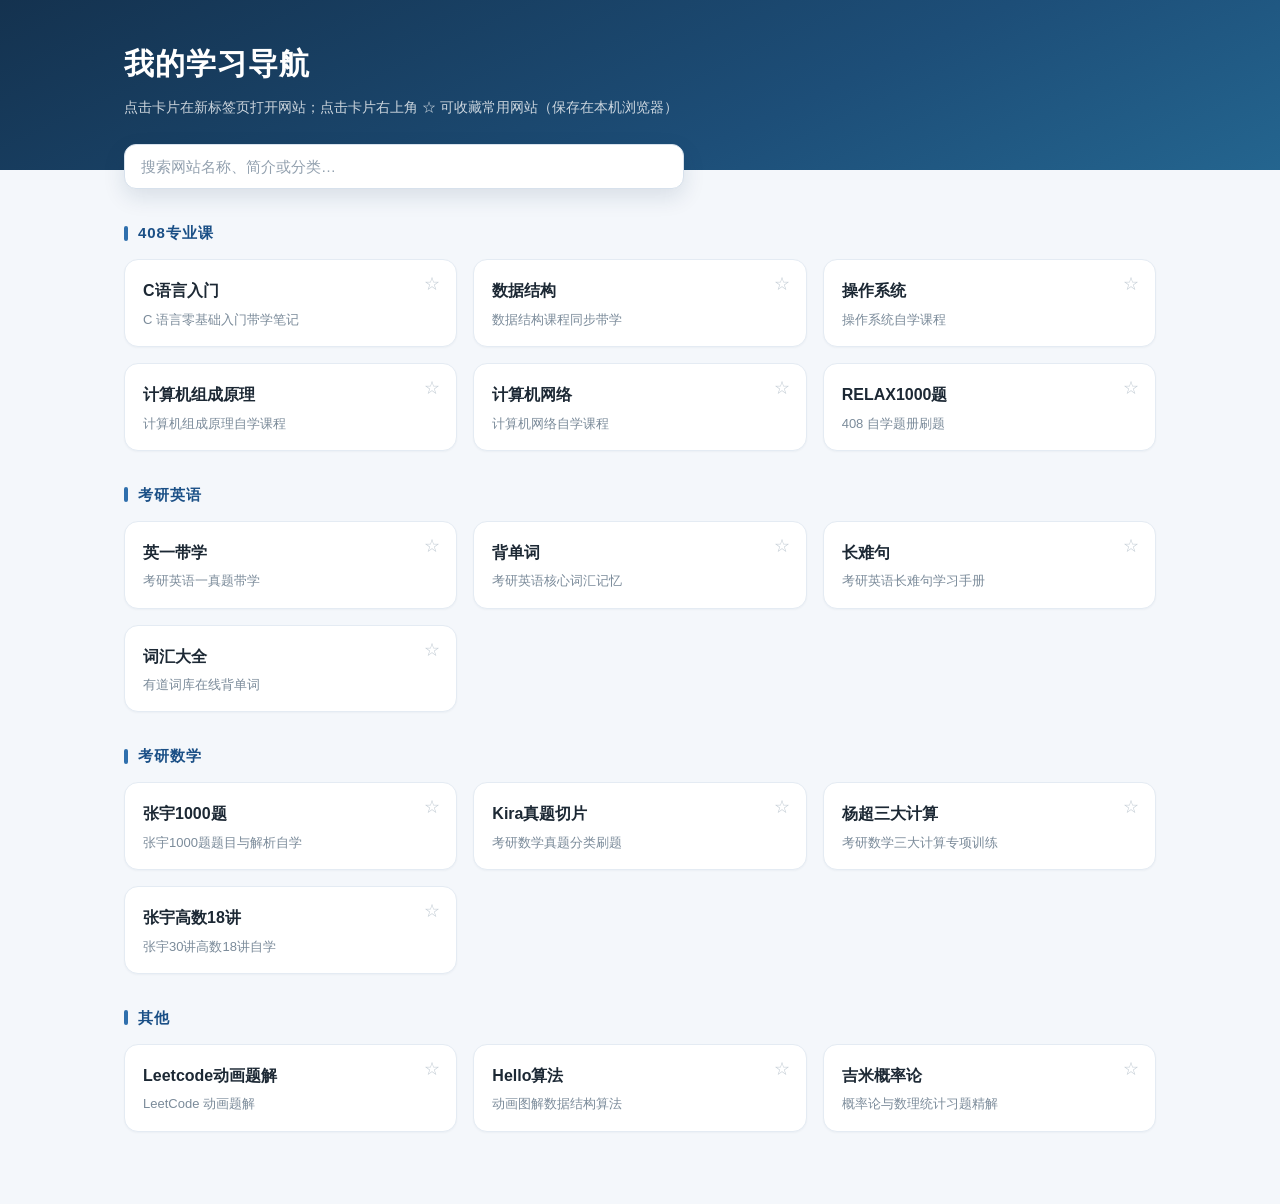
==== index.html @ 8d563e40 "add gailv-tiku" ====
<!DOCTYPE html>
<html lang="zh-CN">
<head>
<meta charset="UTF-8">
<meta name="viewport" content="width=device-width, initial-scale=1.0">
<title>我的学习导航</title>
<style>
/* ==================================================
   --- 样式区域 ---
   想调整外观：直接改下面对应的颜色/数值，保存后刷新即生效
   nav-visual-20260923
   ================================================== */
* { margin: 0; padding: 0; box-sizing: border-box; }

body {
  min-height: 100vh;
  background: #f4f7fb;          /* 页面背景 */
  color: #1c2834;               /* 主文字颜色 */
  font-family: -apple-system, "PingFang SC", "Microsoft YaHei", "Segoe UI", sans-serif;
  line-height: 1.6;
}

/* 内容区宽 1032px，两侧至少 24px；标题带单独铺满视口 */
.wrap { width: 100%; margin: 0; padding: 0 0 72px; }

/* 顶部标题带 */
header {
  margin: 0;
  padding: 40px max(24px, calc((100% - 1032px) / 2)) 52px;
  background: linear-gradient(155deg, #14324f 0%, #1d4e78 62%, #24658f 100%);
}
header h1 {
  font-size: 30px;
  font-weight: 700;
  letter-spacing: 0.03em;
  color: #fff;
}
header .sub {
  max-width: 46em;
  margin-top: 8px;
  color: rgba(255, 255, 255, 0.78);
  font-size: 14px;
}

/* 搜索框：压在标题带下沿，与卡片左缘对齐 */
#search {
  position: relative;
  z-index: 1;
  display: block;
  width: min(560px, calc(100% - 48px));
  margin: -26px 0 6px max(24px, calc((100% - 1032px) / 2));
  padding: 13px 16px;
  font-size: 15px;
  color: #1c2834;
  background: #fff;
  border: 1px solid #d7e1ec;
  border-radius: 12px;
  outline: none;
  box-shadow: 0 8px 22px rgba(20, 50, 79, 0.12);
}
#search::placeholder { color: #93a1af; }
#search:focus {
  border-color: #2f6fad;
  box-shadow: 0 0 0 4px rgba(47, 111, 173, 0.16), 0 8px 22px rgba(20, 50, 79, 0.1);
}

/* 分类标题 */
.cat-title {
  display: flex;
  align-items: center;
  gap: 10px;
  margin: 32px 0 14px;
  padding: 0;
  border: 0;
  color: #1a4f86;
  font-size: 15px;
  font-weight: 700;
  letter-spacing: 0.06em;
}
.cat-title::before {
  content: "";
  width: 4px;
  height: 15px;
  border-radius: 4px;
  background: #2f6fad;
}

/* 卡片网格：电脑3列 / 平板2列 / 手机1列 */
#main {
  width: min(1032px, calc(100% - 48px));
  margin: 0 auto;
}
.grid { display: grid; grid-template-columns: repeat(3, 1fr); gap: 16px; }
@media (max-width: 900px) { .grid { grid-template-columns: repeat(2, 1fr); } }
@media (max-width: 600px) {
  header { padding-top: 28px; padding-bottom: 46px; }
  header h1 { font-size: 26px; }
  .wrap { padding-bottom: 56px; }
  .grid { grid-template-columns: 1fr; }
}

/* 网站卡片：悬停轻微上浮 + 阴影加深 */
.card {
  position: relative;
  display: block;
  padding: 18px 18px 16px;
  background: #fff;
  border: 1px solid #e4ebf3;
  border-radius: 14px;
  color: #1c2834;
  text-decoration: none;
  box-shadow: 0 1px 2px rgba(20, 50, 79, 0.04);
  transition: transform .18s ease, box-shadow .18s ease, border-color .18s ease;
}
.card:hover {
  transform: translateY(-3px);
  border-color: #c5d8ec;
  box-shadow: 0 12px 28px rgba(20, 50, 79, 0.08);
}
.card:focus-visible { outline: 2px solid #2f6fad; outline-offset: 3px; }
.card .name { font-weight: 700; font-size: 16px; padding-right: 28px; }
.card .desc { color: #7b8b9a; font-size: 13px; line-height: 1.55; margin-top: 6px; }

/* 收藏星标（卡片右上角） */
.star {
  position: absolute;
  top: 10px;
  right: 10px;
  width: 28px;
  height: 28px;
  display: grid;
  place-items: center;
  border-radius: 8px;
  font-size: 16px;
  line-height: 1;
  color: #c5ced6;
  cursor: pointer;
  user-select: none;
}
.star:hover { color: #d99a08; background: #fff8e8; }
.star.on { color: #e0a106; }
.star:focus-visible { outline: 2px solid #e0a106; outline-offset: 1px; }

/* 搜索无结果提示 */
.empty { color: #7b8b9a; text-align: center; padding: 64px 0; font-size: 14px; }
</style>
</head>
<body>
<div class="wrap">
  <header>
    <h1>我的学习导航</h1>
    <p class="sub">点击卡片在新标签页打开网站；点击卡片右上角 ☆ 可收藏常用网站（保存在本机浏览器）</p>
  </header>
  <input id="search" type="search" placeholder="搜索网站名称、简介或分类…" aria-label="搜索网站">
  <main id="main"></main>
</div>

<script>
/* ==================================================
   --- 网站数据区【在此增删网站】 ---

   ★ 新增网站操作方法：
     复制下面任意一行对象，粘贴到列表末尾，改掉 4 项内容：
     { name: "网站名称", url: "完整链接", desc: "一句话简介", category: "所属分类" }
     注意：上一行行末要保留英文逗号。

   ★ 修改分类方法：
     1) 改某网站的分类 → 直接改该行的 category 值（写一个新分类名会自动生成新分组）
     2) 调整分组显示顺序 → 修改下面 CAT_ORDER 里文字的先后顺序

   ★ 删除网站 → 整行删掉即可，其余不用动。
   ※ 注意：各行的 url 不要重复，否则收藏状态会互相影响。
   ================================================== */
const SITES = [
  { name: "C语言入门", url: "https://jlshdsdk.github.io/ds-c-notes/#ch1-s1", desc: "C 语言零基础入门带学笔记", category: "408专业课" },
  { name: "数据结构", url: "https://jlshdsdk.github.io/data-structure-site/", desc: "数据结构课程同步带学", category: "408专业课" },
  { name: "操作系统", url: "https://jlshdsdk.github.io/kaoyan-408-os/", desc: "操作系统自学课程", category: "408专业课" },
  { name: "计算机组成原理", url: "https://jlshdsdk.github.io/kaoyan-408-coa/", desc: "计算机组成原理自学课程", category: "408专业课" },
  { name: "计算机网络", url: "https://jlshdsdk.github.io/kaoyan-408-networks/", desc: "计算机网络自学课程", category: "408专业课" },
  { name: "RELAX1000题", url: "https://jlshdsdk.github.io/relax-1000/", desc: "408 自学题册刷题", category: "408专业课" },
  { name: "英一带学", url: "https://jlshdsdk.github.io/kaoyan-english1/", desc: "考研英语一真题带学", category: "考研英语" },
  { name: "背单词", url: "https://jlshdsdk.github.io/kaoyan-vocab5/", desc: "考研英语核心词汇记忆", category: "考研英语" },
  { name: "长难句", url: "https://jlshdsdk.github.io/english-sentences/", desc: "考研英语长难句学习手册", category: "考研英语" },
  { name: "词汇大全", url: "https://jlshdsdk.github.io/dict/", desc: "有道词库在线背单词", category: "考研英语" },
  { name: "张宇1000题", url: "https://jlshdsdk.github.io/zhangyu-1000t/", desc: "张宇1000题题目与解析自学", category: "考研数学" },
  { name: "Kira真题切片", url: "https://jlshdsdk.github.io/kira-past-papers/", desc: "考研数学真题分类刷题", category: "考研数学" },
  { name: "杨超三大计算", url: "https://jlshdsdk.github.io/sanda-jisuan/", desc: "考研数学三大计算专项训练", category: "考研数学" },
  { name: "张宇高数18讲", url: "https://jlshdsdk.github.io/zhangyu-30jiang-selfstudy/", desc: "张宇30讲高数18讲自学", category: "考研数学" },
  { name: "Leetcode动画题解", url: "https://jlshdsdk.github.io/LeetCodeAnimation/", desc: "LeetCode 动画题解", category: "其他" },
  { name: "Hello算法", url: "https://jlshdsdk.github.io/hello-algo/", desc: "动画图解数据结构算法", category: "其他" },
  { name: "吉米概率论", url: "https://jlshdsdk.github.io/gailv-tiku/", desc: "概率论与数理统计习题精解", category: "其他" },
  /* ↑ 在这行上面复制粘贴新网站 */
];

/* 分类显示顺序（不在列表里的新分类会自动排在最后显示） */
const CAT_ORDER = ["408专业课", "考研英语", "考研数学"];

/* ==================================================
   --- 交互逻辑 ---（下面的代码日常维护无需改动）
   ================================================== */
const KEY = "learnNavFavs";   /* 收藏数据在浏览器 localStorage 里的键名 */
const $ = s => document.querySelector(s);
const esc = t => String(t).replace(/[&<>"]/g, c => ({ "&": "&amp;", "<": "&lt;", ">": "&gt;", '"': "&quot;" }[c]));
const getFavs = () => { try { const v = JSON.parse(localStorage.getItem(KEY)); return Array.isArray(v) ? v : []; } catch (e) { return []; } };

/* 收藏 / 取消收藏 */
function toggleFav(url) {
  const f = getFavs(), i = f.indexOf(url);
  if (i > -1) { f.splice(i, 1); } else { f.push(url); }
  try { localStorage.setItem(KEY, JSON.stringify(f)); } catch (e) { /* 存储被禁用时静默降级，不影响浏览 */ }
}

/* 生成一张卡片 */
function cardHTML(s, fav) {
  return '<a class="card" href="' + esc(s.url) + '" target="_blank" rel="noopener noreferrer">'
    + '<span class="star' + (fav ? " on" : "") + '" role="button" tabindex="0" data-url="' + esc(s.url) + '" title="收藏 / 取消收藏">' + (fav ? "★" : "☆") + '</span>'
    + '<div class="name">' + esc(s.name || "") + '</div>'
    + '<div class="desc">' + esc(s.desc || "") + '</div></a>';
}

/* 渲染整页：常用收藏置顶，其余按分类分组 */
function render() {
  const q = $("#search").value.trim().toLowerCase();
  const favs = getFavs();
  const hit = s => !q || (s.name + " " + s.desc + " " + s.category).toLowerCase().indexOf(q) > -1;

  let html = "";

  /* 顶部「常用收藏」区 */
  const favList = SITES.filter(s => favs.indexOf(s.url) > -1 && hit(s));
  if (favList.length) {
    html += '<h2 class="cat-title">常用收藏</h2><div class="grid">'
          + favList.map(s => cardHTML(s, true)).join("") + '</div>';
  }

  /* 其余网站按分类分组（已收藏的只在顶部展示，不重复显示） */
  const groups = [];
  CAT_ORDER.forEach(c => groups.push([c, []]));
  SITES.forEach(s => {
    if (!hit(s) || favs.indexOf(s.url) > -1) return;
    let g = null;
    for (const x of groups) { if (x[0] === s.category) { g = x; break; } }
    if (!g) { g = [s.category, []]; groups.push(g); }
    g[1].push(s);
  });
  groups.forEach(g => {
    if (g[1].length) {
      html += '<h2 class="cat-title">' + esc(g[0]) + '</h2><div class="grid">'
            + g[1].map(s => cardHTML(s, false)).join("") + '</div>';
    }
  });

  $("#main").innerHTML = html || '<p class="empty">没有找到匹配的网站，换个关键词试试</p>';
}

/* 点击星标：切换收藏（阻止卡片跳转；支持键盘 Tab + 回车） */
document.addEventListener("click", onStar);
document.addEventListener("keydown", onStar);
function onStar(e) {
  const st = e.target.closest(".star");
  if (!st || (e.type === "keydown" && e.key !== "Enter")) return;
  e.preventDefault();
  toggleFav(st.getAttribute("data-url"));
  render();
}

/* 搜索：输入即时筛选 */
$("#search").addEventListener("input", render);

render();
</script>

<!--
【维护速查】完整零基础教程见仓库 README.md
【增删网站】记事本打开本文件，搜「网站数据区」：
  新增 = 复制一行改4项（category 写新名字会自动建新分组；上一行末尾英文逗号别丢）
  删除 = 删整行；修改 = 直接改那行文字
  保存后到 GitHub 仓库页 Add file → Upload files 覆盖上传 index.html，约 1 分钟生效
【重新部署】新建 Public 仓库并上传本文件，Settings → Pages →
  Branch 选 main 与 /(root) 保存，即得 https://用户名.github.io/仓库名/
字段含义：name=卡片标题 url=链接 desc=简介 category=分组名
收藏保存在各设备浏览器本地，换设备需重新点 ☆
-->
</body>
</html>
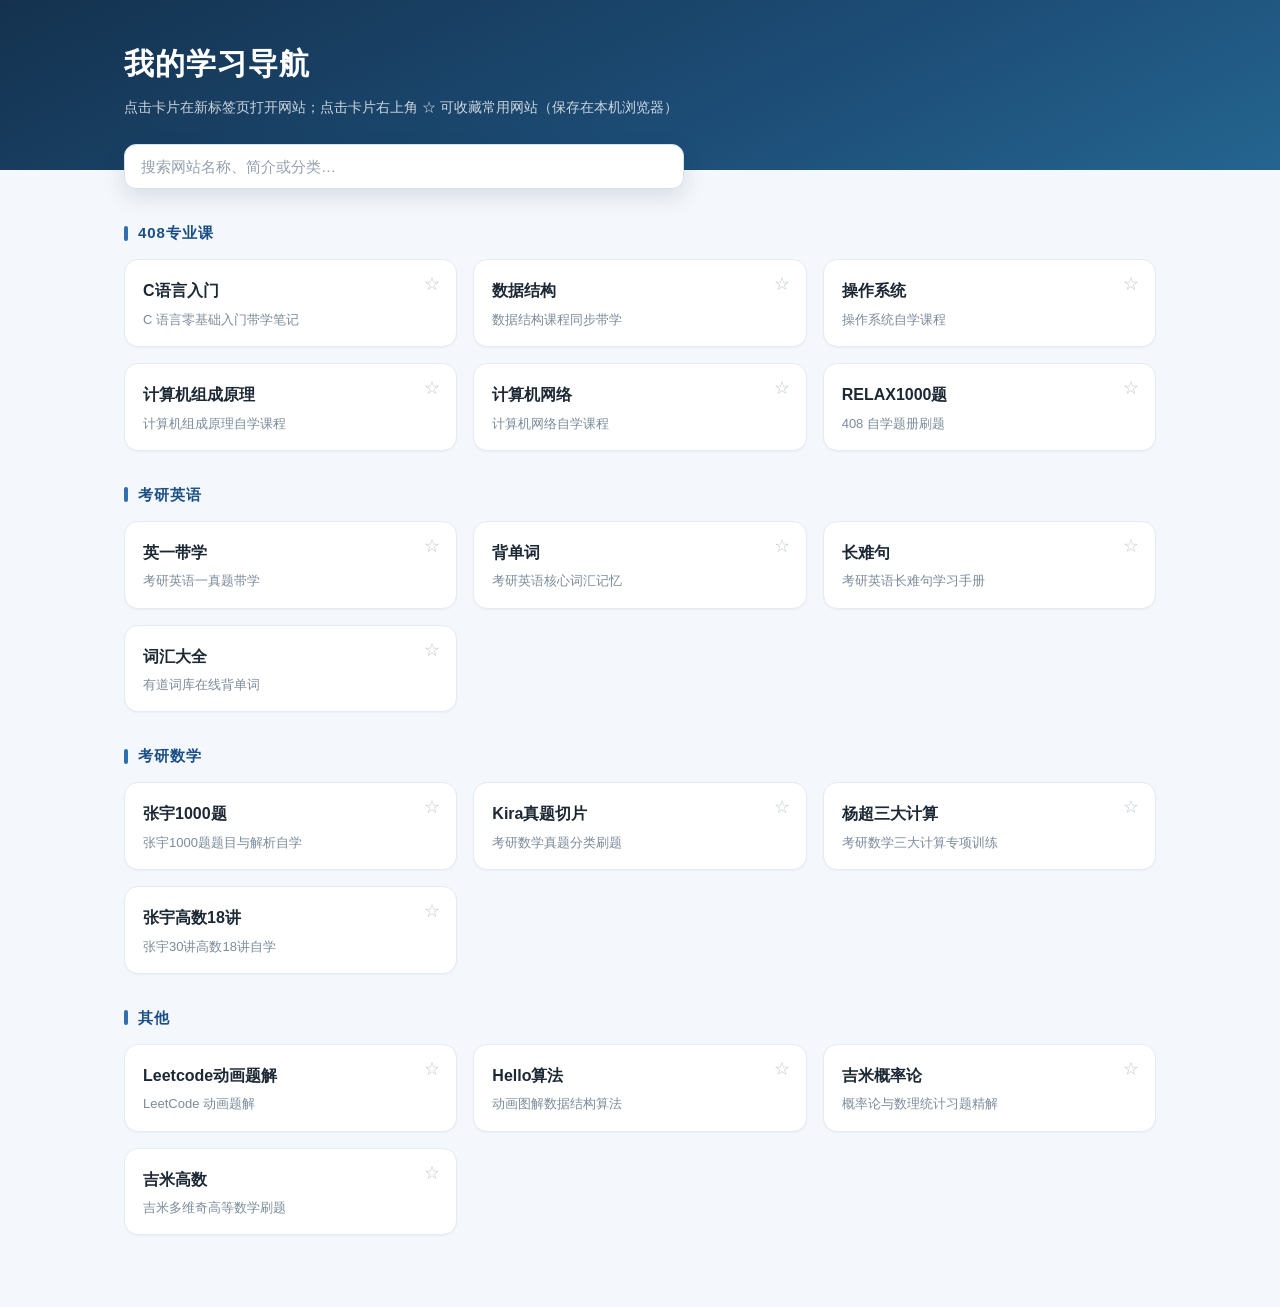
==== commit d199249c: "add jimibook" ====
--- a/index.html
+++ b/index.html
@@ -189,6 +189,7 @@
   { name: "Leetcode动画题解", url: "https://jlshdsdk.github.io/LeetCodeAnimation/", desc: "LeetCode 动画题解", category: "其他" },
   { name: "Hello算法", url: "https://jlshdsdk.github.io/hello-algo/", desc: "动画图解数据结构算法", category: "其他" },
   { name: "吉米概率论", url: "https://jlshdsdk.github.io/gailv-tiku/", desc: "概率论与数理统计习题精解", category: "其他" },
+  { name: "吉米高数", url: "https://jlshdsdk.github.io/jimibook/", desc: "吉米多维奇高等数学刷题", category: "其他" },
   /* ↑ 在这行上面复制粘贴新网站 */
 ];
 
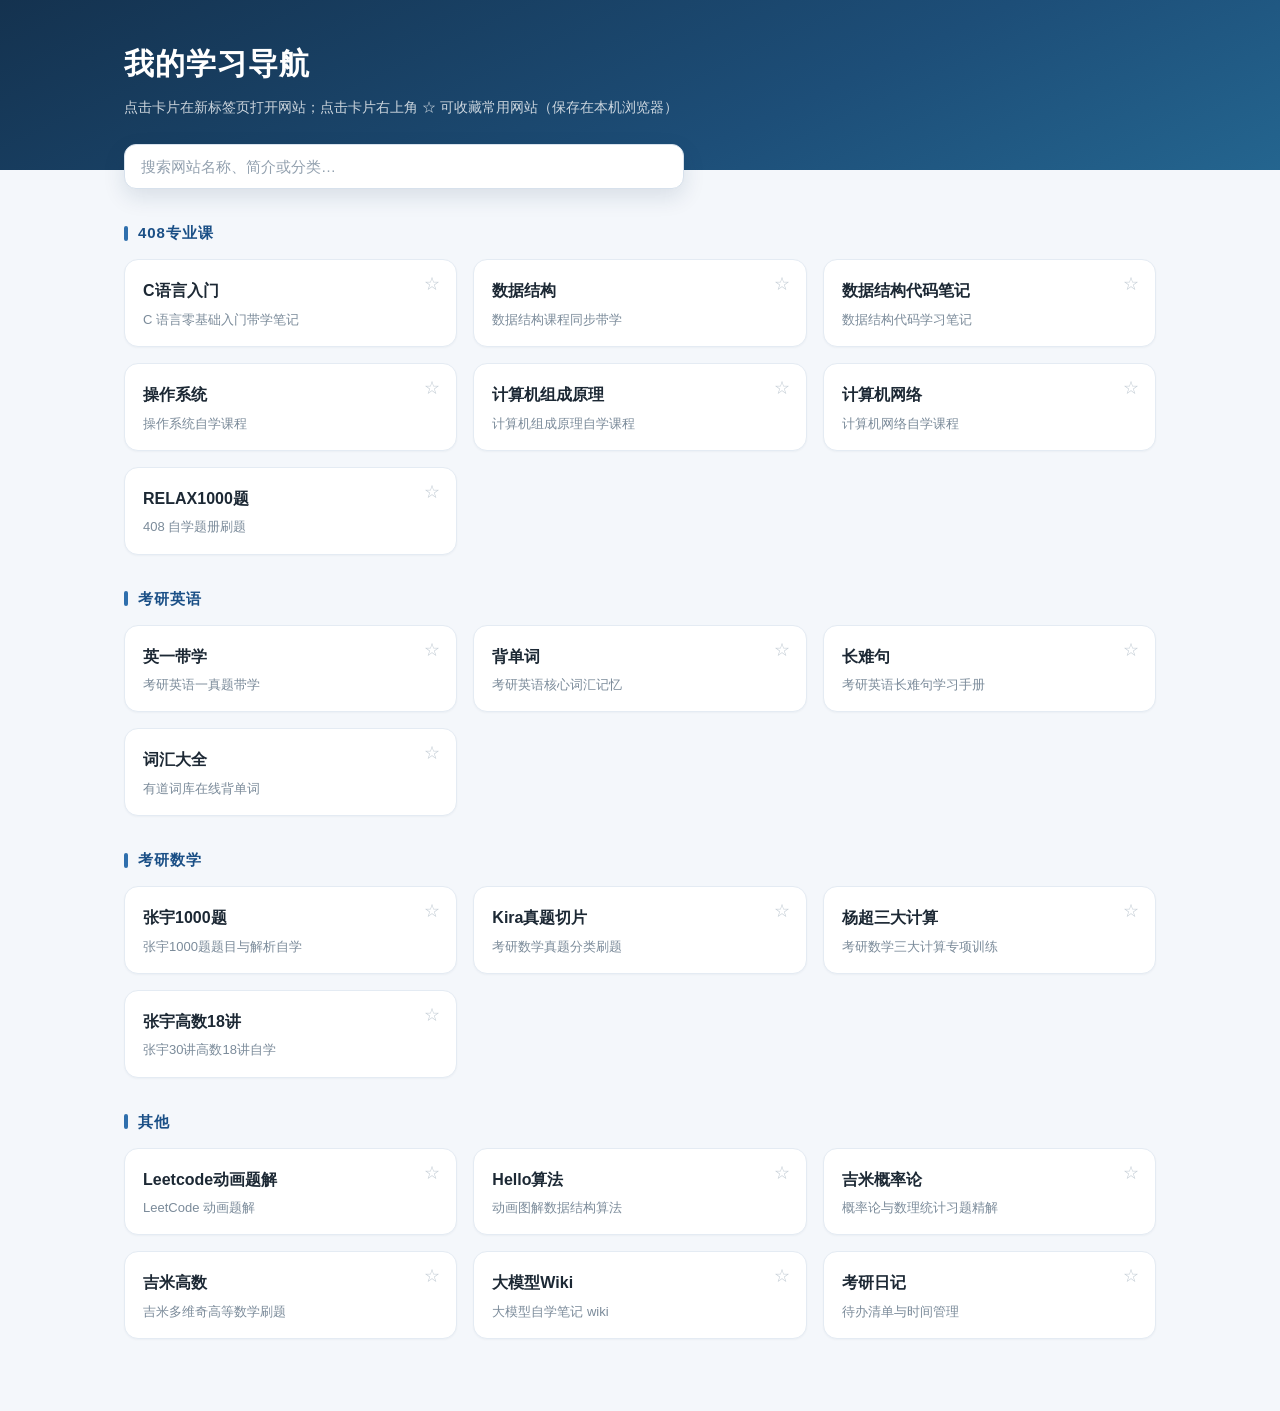
==== commit 579223e3: "restore missing entries (ds-code-notes, my-wiki, super-productivity)" ====
--- a/index.html
+++ b/index.html
@@ -174,6 +174,7 @@
 const SITES = [
   { name: "C语言入门", url: "https://jlshdsdk.github.io/ds-c-notes/#ch1-s1", desc: "C 语言零基础入门带学笔记", category: "408专业课" },
   { name: "数据结构", url: "https://jlshdsdk.github.io/data-structure-site/", desc: "数据结构课程同步带学", category: "408专业课" },
+  { name: "数据结构代码笔记", url: "https://jlshdsdk.github.io/ds-code-notes/", desc: "数据结构代码学习笔记", category: "408专业课" },
   { name: "操作系统", url: "https://jlshdsdk.github.io/kaoyan-408-os/", desc: "操作系统自学课程", category: "408专业课" },
   { name: "计算机组成原理", url: "https://jlshdsdk.github.io/kaoyan-408-coa/", desc: "计算机组成原理自学课程", category: "408专业课" },
   { name: "计算机网络", url: "https://jlshdsdk.github.io/kaoyan-408-networks/", desc: "计算机网络自学课程", category: "408专业课" },
@@ -190,6 +191,8 @@
   { name: "Hello算法", url: "https://jlshdsdk.github.io/hello-algo/", desc: "动画图解数据结构算法", category: "其他" },
   { name: "吉米概率论", url: "https://jlshdsdk.github.io/gailv-tiku/", desc: "概率论与数理统计习题精解", category: "其他" },
   { name: "吉米高数", url: "https://jlshdsdk.github.io/jimibook/", desc: "吉米多维奇高等数学刷题", category: "其他" },
+  { name: "大模型Wiki", url: "https://jlshdsdk.github.io/my-wiki/", desc: "大模型自学笔记 wiki", category: "其他" },
+  { name: "考研日记", url: "https://jlshdsdk.github.io/super-productivity/", desc: "待办清单与时间管理", category: "其他" },
   /* ↑ 在这行上面复制粘贴新网站 */
 ];
 
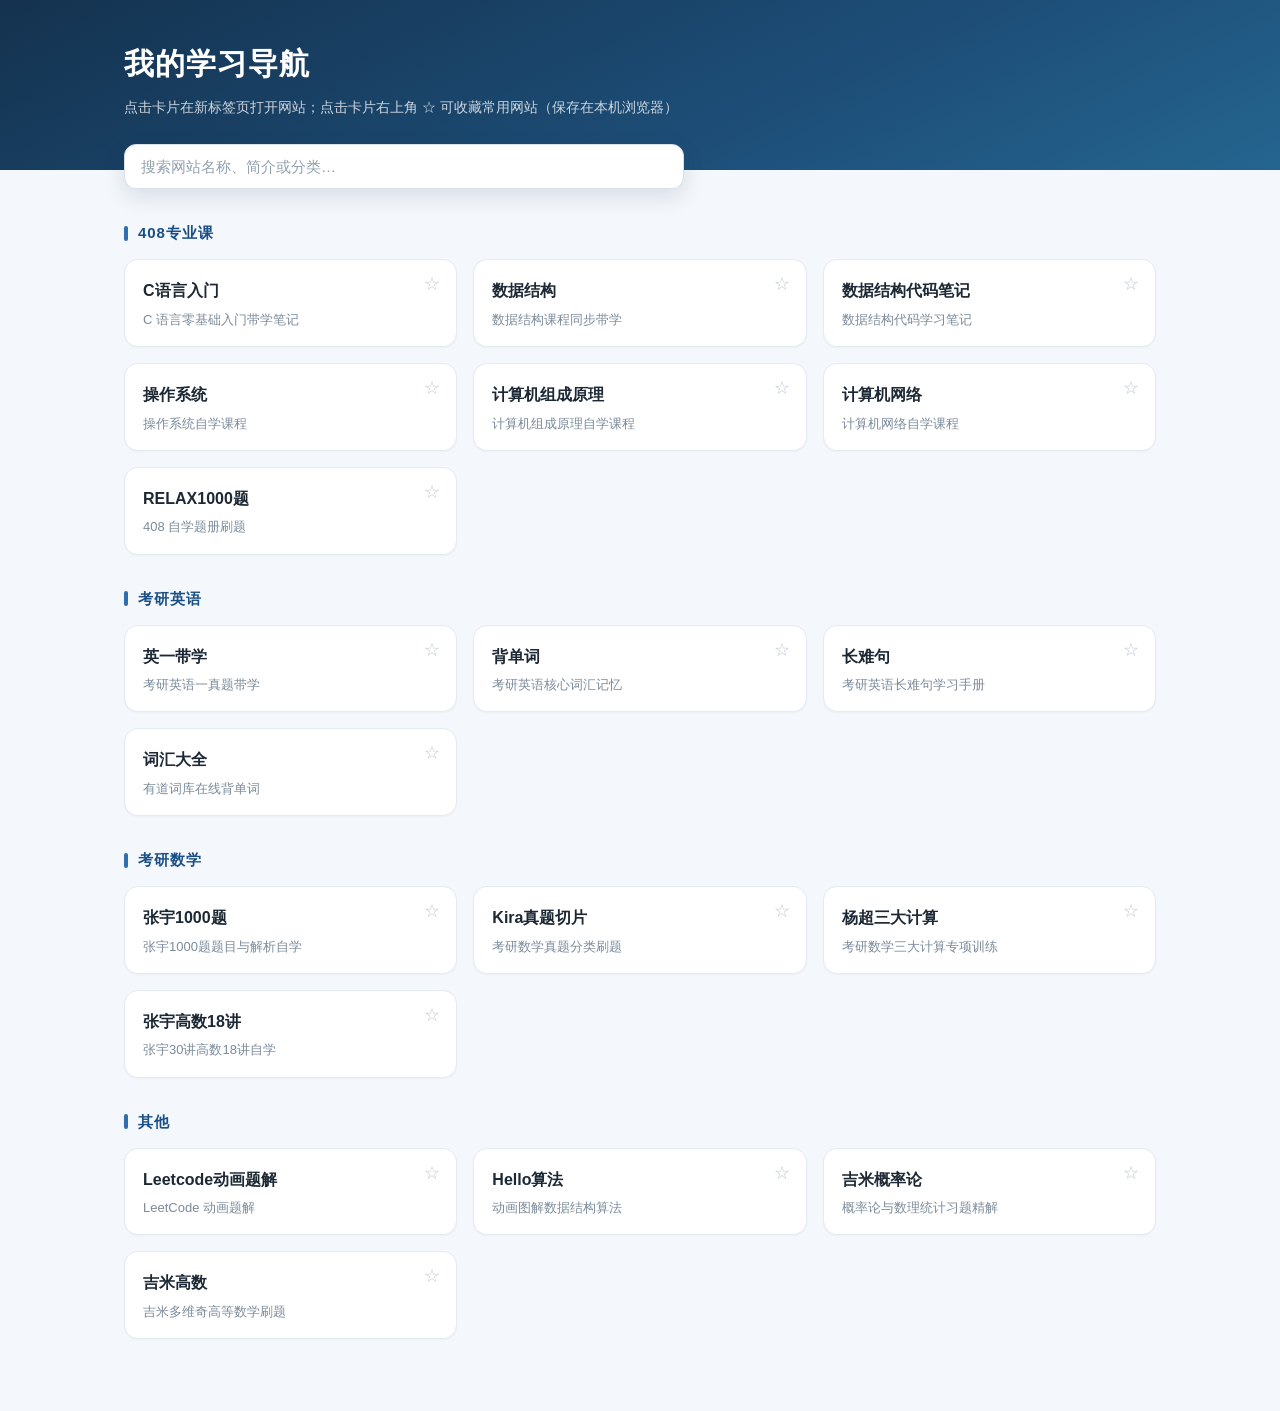
==== commit 66b088ba: "remove my-wiki and super-productivity per user" ====
--- a/index.html
+++ b/index.html
@@ -191,8 +191,6 @@
   { name: "Hello算法", url: "https://jlshdsdk.github.io/hello-algo/", desc: "动画图解数据结构算法", category: "其他" },
   { name: "吉米概率论", url: "https://jlshdsdk.github.io/gailv-tiku/", desc: "概率论与数理统计习题精解", category: "其他" },
   { name: "吉米高数", url: "https://jlshdsdk.github.io/jimibook/", desc: "吉米多维奇高等数学刷题", category: "其他" },
-  { name: "大模型Wiki", url: "https://jlshdsdk.github.io/my-wiki/", desc: "大模型自学笔记 wiki", category: "其他" },
-  { name: "考研日记", url: "https://jlshdsdk.github.io/super-productivity/", desc: "待办清单与时间管理", category: "其他" },
   /* ↑ 在这行上面复制粘贴新网站 */
 ];
 
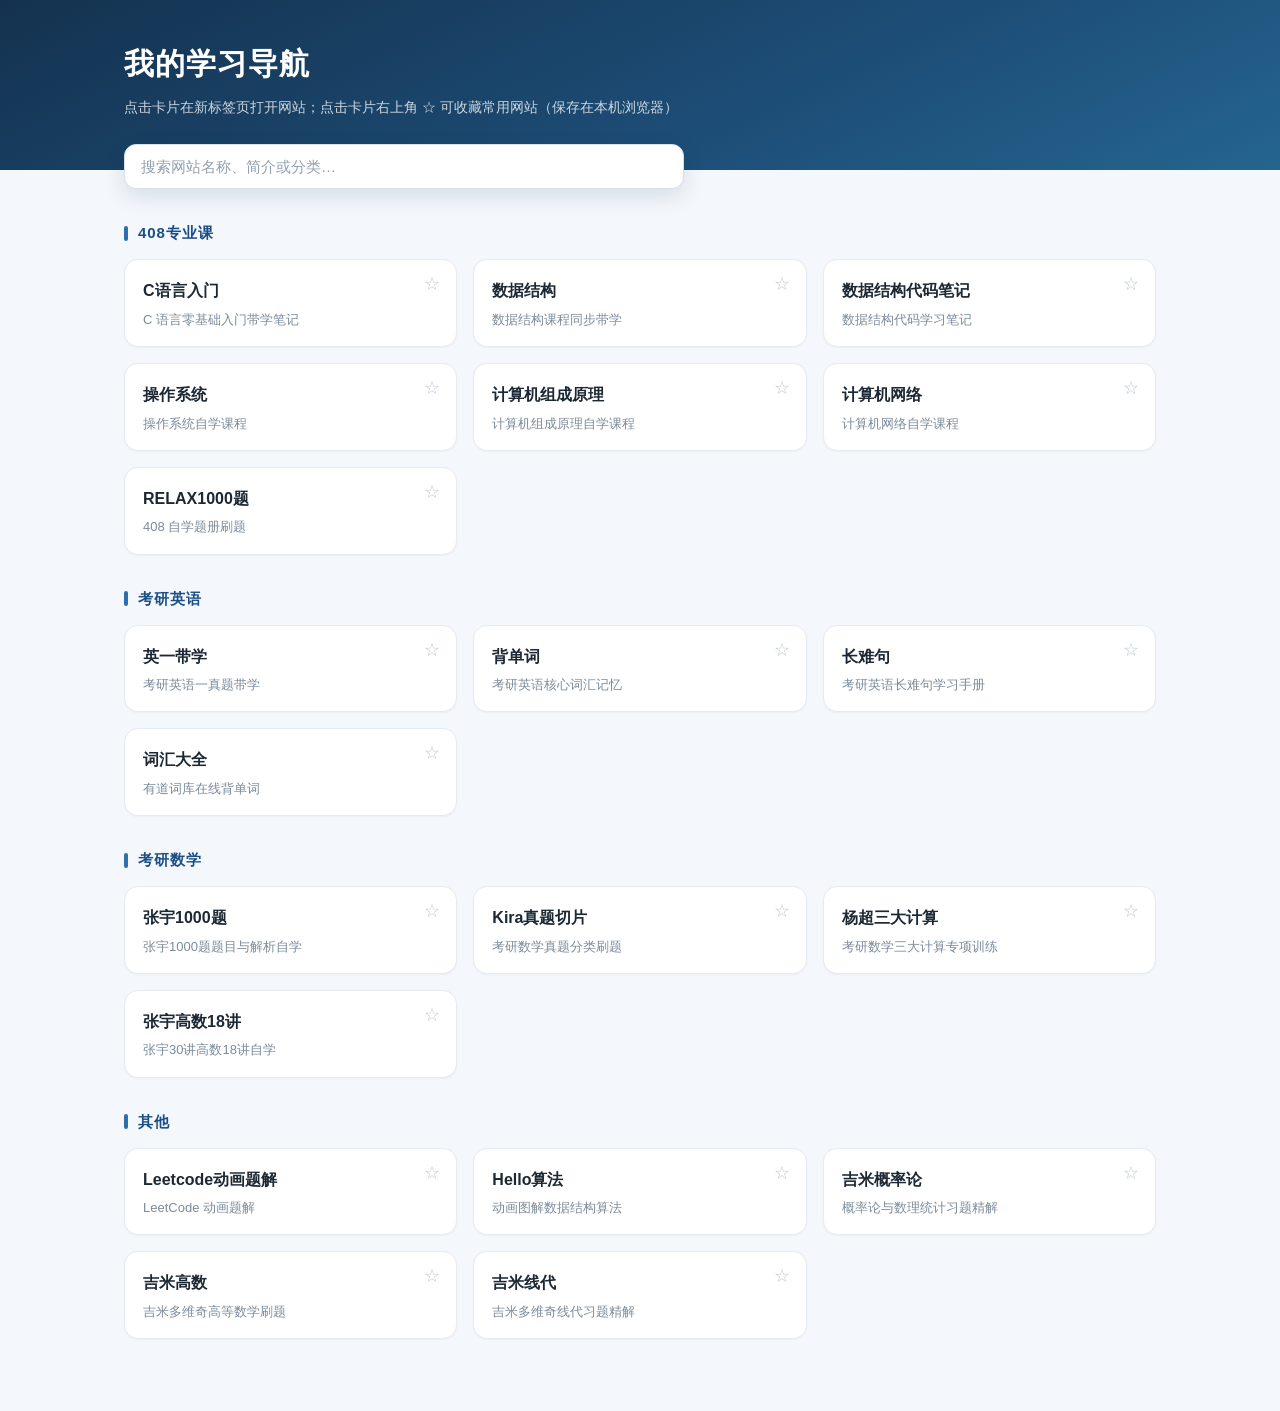
==== commit 57cd5dde: "add jimidovich-linear-algebra" ====
--- a/index.html
+++ b/index.html
@@ -191,6 +191,7 @@
   { name: "Hello算法", url: "https://jlshdsdk.github.io/hello-algo/", desc: "动画图解数据结构算法", category: "其他" },
   { name: "吉米概率论", url: "https://jlshdsdk.github.io/gailv-tiku/", desc: "概率论与数理统计习题精解", category: "其他" },
   { name: "吉米高数", url: "https://jlshdsdk.github.io/jimibook/", desc: "吉米多维奇高等数学刷题", category: "其他" },
+  { name: "吉米线代", url: "https://jlshdsdk.github.io/jimidovich-linear-algebra/", desc: "吉米多维奇线代习题精解", category: "其他" },
   /* ↑ 在这行上面复制粘贴新网站 */
 ];
 
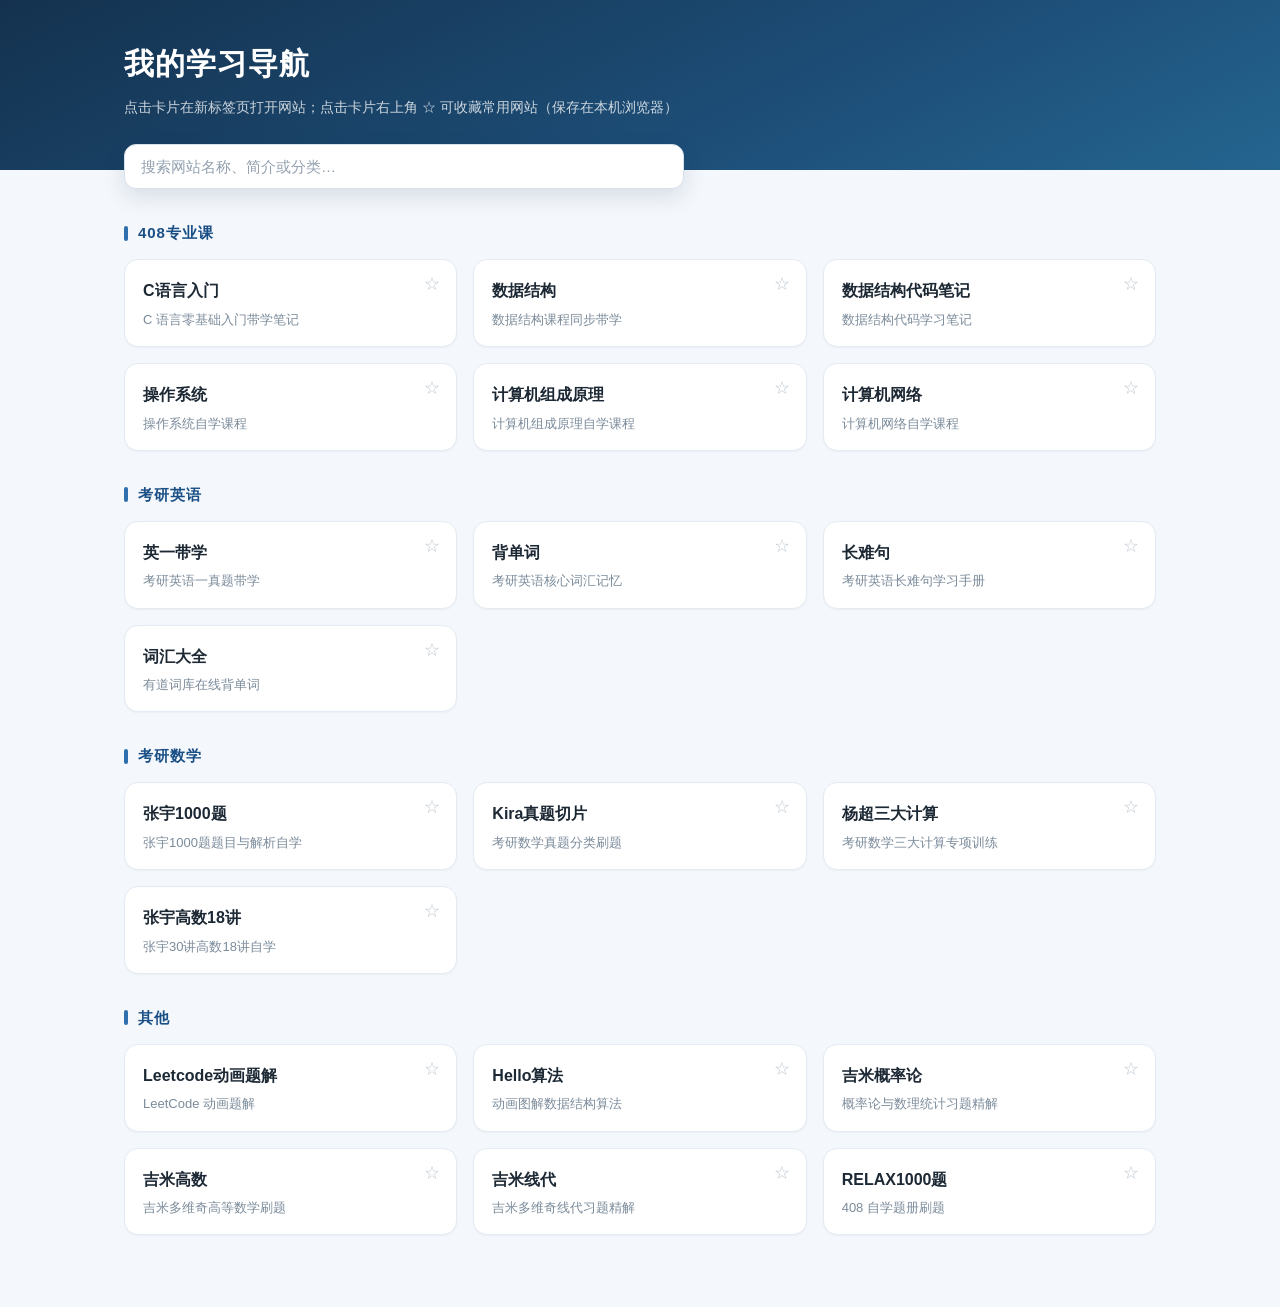
==== commit 320dd2c2: "move relax-1000 to category qita" ====
--- a/index.html
+++ b/index.html
@@ -178,7 +178,6 @@
   { name: "操作系统", url: "https://jlshdsdk.github.io/kaoyan-408-os/", desc: "操作系统自学课程", category: "408专业课" },
   { name: "计算机组成原理", url: "https://jlshdsdk.github.io/kaoyan-408-coa/", desc: "计算机组成原理自学课程", category: "408专业课" },
   { name: "计算机网络", url: "https://jlshdsdk.github.io/kaoyan-408-networks/", desc: "计算机网络自学课程", category: "408专业课" },
-  { name: "RELAX1000题", url: "https://jlshdsdk.github.io/relax-1000/", desc: "408 自学题册刷题", category: "408专业课" },
   { name: "英一带学", url: "https://jlshdsdk.github.io/kaoyan-english1/", desc: "考研英语一真题带学", category: "考研英语" },
   { name: "背单词", url: "https://jlshdsdk.github.io/kaoyan-vocab5/", desc: "考研英语核心词汇记忆", category: "考研英语" },
   { name: "长难句", url: "https://jlshdsdk.github.io/english-sentences/", desc: "考研英语长难句学习手册", category: "考研英语" },
@@ -192,6 +191,7 @@
   { name: "吉米概率论", url: "https://jlshdsdk.github.io/gailv-tiku/", desc: "概率论与数理统计习题精解", category: "其他" },
   { name: "吉米高数", url: "https://jlshdsdk.github.io/jimibook/", desc: "吉米多维奇高等数学刷题", category: "其他" },
   { name: "吉米线代", url: "https://jlshdsdk.github.io/jimidovich-linear-algebra/", desc: "吉米多维奇线代习题精解", category: "其他" },
+  { name: "RELAX1000题", url: "https://jlshdsdk.github.io/relax-1000/", desc: "408 自学题册刷题", category: "其他" },
   /* ↑ 在这行上面复制粘贴新网站 */
 ];
 
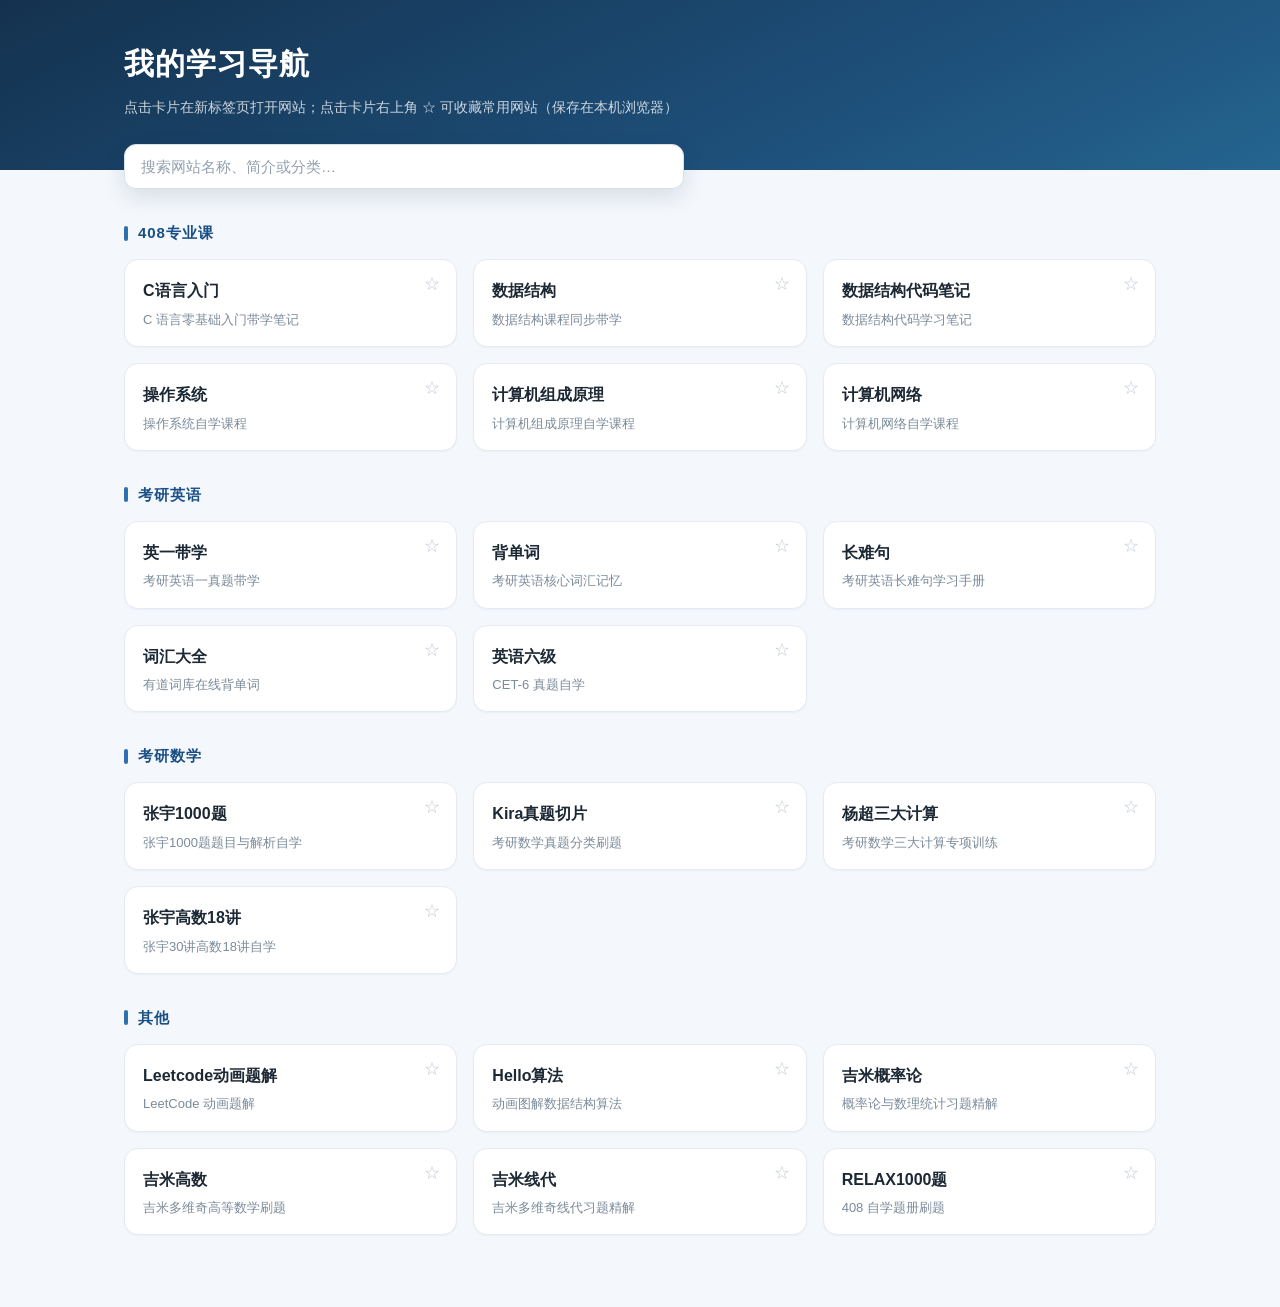
==== commit 49802df4: "add cet6" ====
--- a/index.html
+++ b/index.html
@@ -182,6 +182,7 @@
   { name: "背单词", url: "https://jlshdsdk.github.io/kaoyan-vocab5/", desc: "考研英语核心词汇记忆", category: "考研英语" },
   { name: "长难句", url: "https://jlshdsdk.github.io/english-sentences/", desc: "考研英语长难句学习手册", category: "考研英语" },
   { name: "词汇大全", url: "https://jlshdsdk.github.io/dict/", desc: "有道词库在线背单词", category: "考研英语" },
+  { name: "英语六级", url: "https://jlshdsdk.github.io/cet6/", desc: "CET-6 真题自学", category: "考研英语" },
   { name: "张宇1000题", url: "https://jlshdsdk.github.io/zhangyu-1000t/", desc: "张宇1000题题目与解析自学", category: "考研数学" },
   { name: "Kira真题切片", url: "https://jlshdsdk.github.io/kira-past-papers/", desc: "考研数学真题分类刷题", category: "考研数学" },
   { name: "杨超三大计算", url: "https://jlshdsdk.github.io/sanda-jisuan/", desc: "考研数学三大计算专项训练", category: "考研数学" },
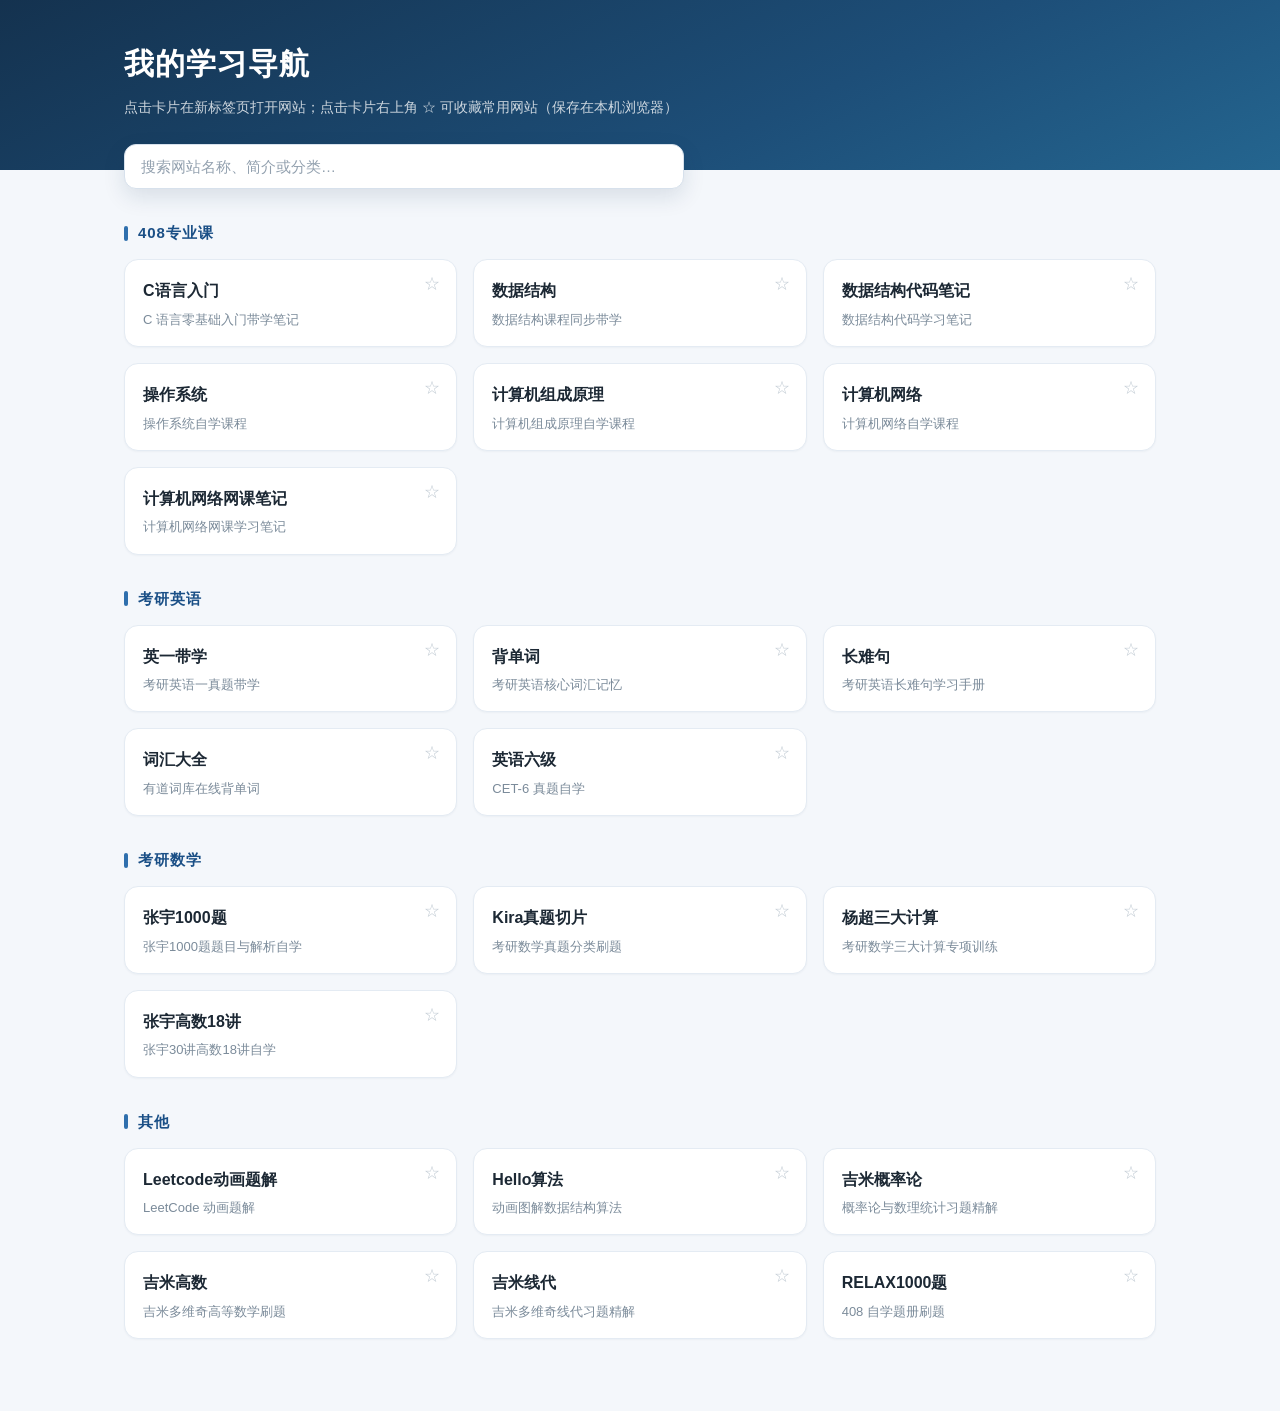
==== commit e7b0fe53: "add cn-net-notes" ====
--- a/index.html
+++ b/index.html
@@ -178,6 +178,7 @@
   { name: "操作系统", url: "https://jlshdsdk.github.io/kaoyan-408-os/", desc: "操作系统自学课程", category: "408专业课" },
   { name: "计算机组成原理", url: "https://jlshdsdk.github.io/kaoyan-408-coa/", desc: "计算机组成原理自学课程", category: "408专业课" },
   { name: "计算机网络", url: "https://jlshdsdk.github.io/kaoyan-408-networks/", desc: "计算机网络自学课程", category: "408专业课" },
+  { name: "计算机网络网课笔记", url: "https://jlshdsdk.github.io/cn-net-notes/", desc: "计算机网络网课学习笔记", category: "408专业课" },
   { name: "英一带学", url: "https://jlshdsdk.github.io/kaoyan-english1/", desc: "考研英语一真题带学", category: "考研英语" },
   { name: "背单词", url: "https://jlshdsdk.github.io/kaoyan-vocab5/", desc: "考研英语核心词汇记忆", category: "考研英语" },
   { name: "长难句", url: "https://jlshdsdk.github.io/english-sentences/", desc: "考研英语长难句学习手册", category: "考研英语" },
